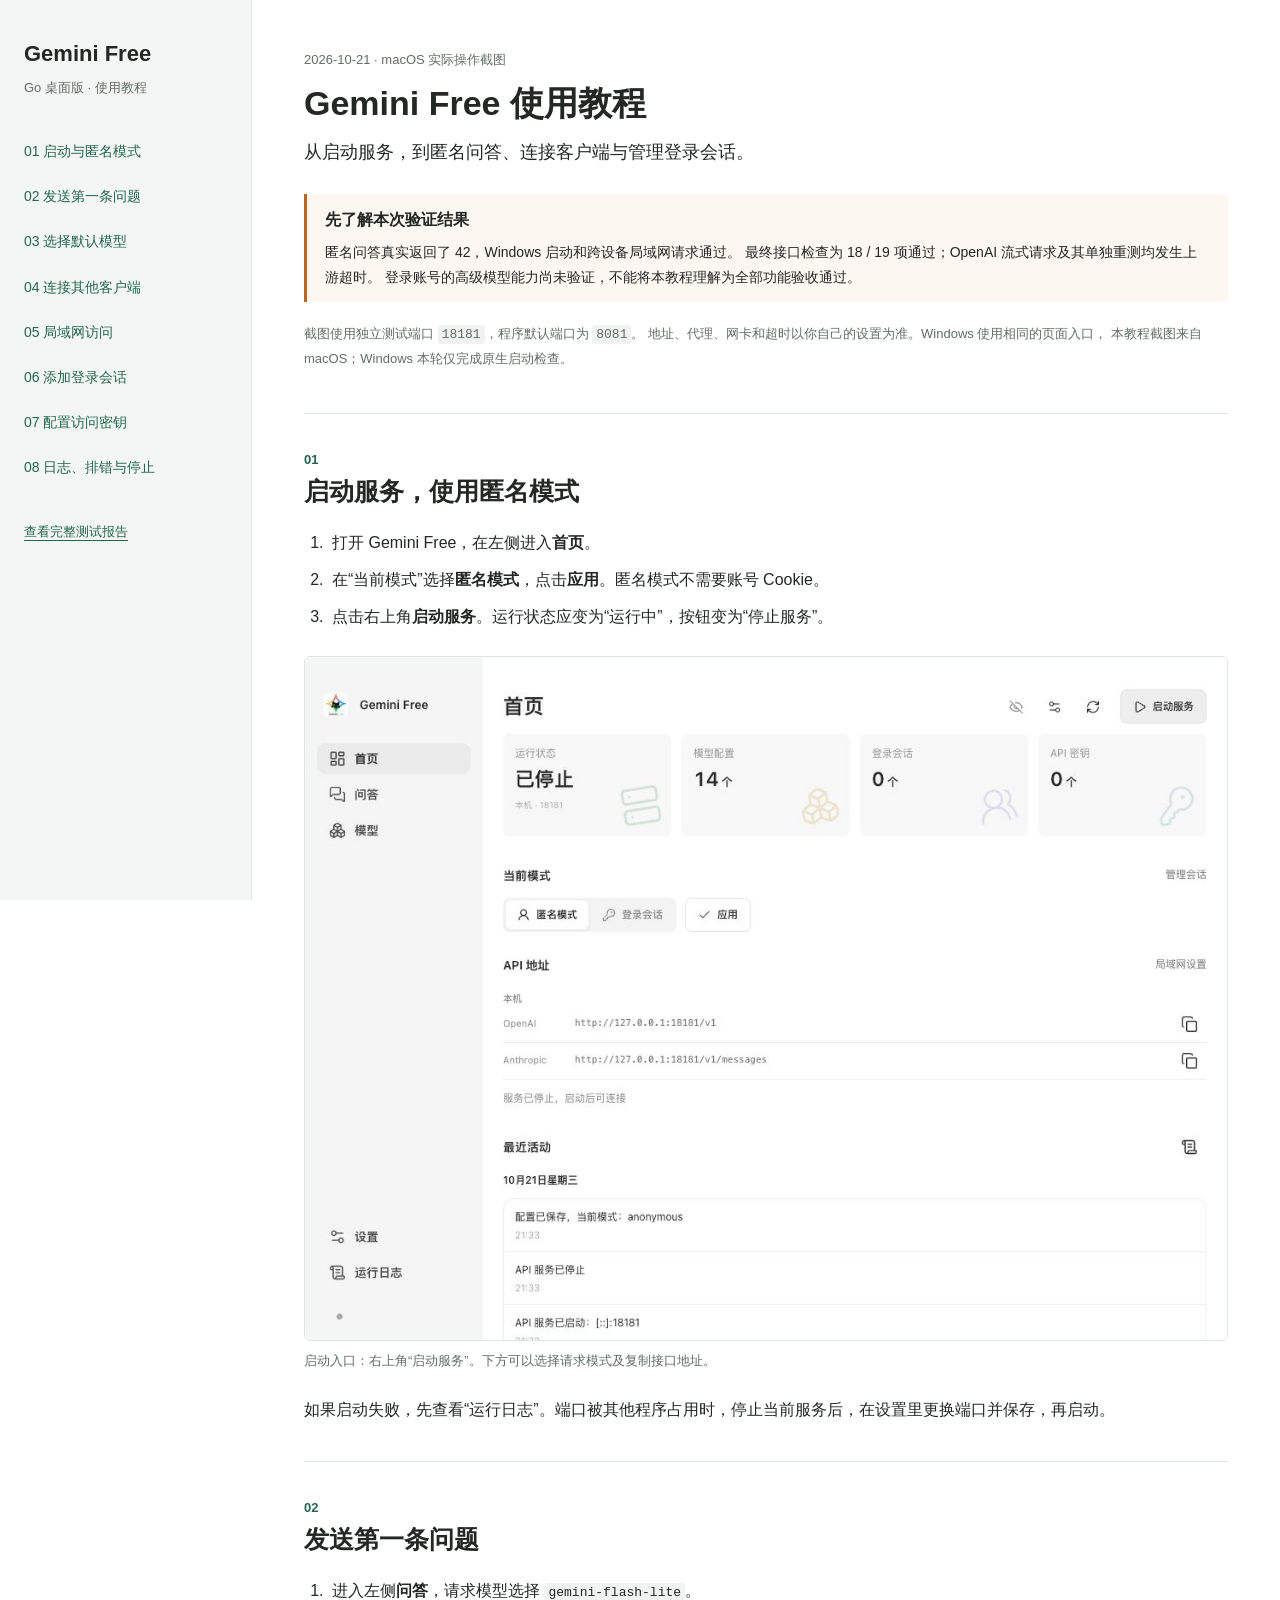
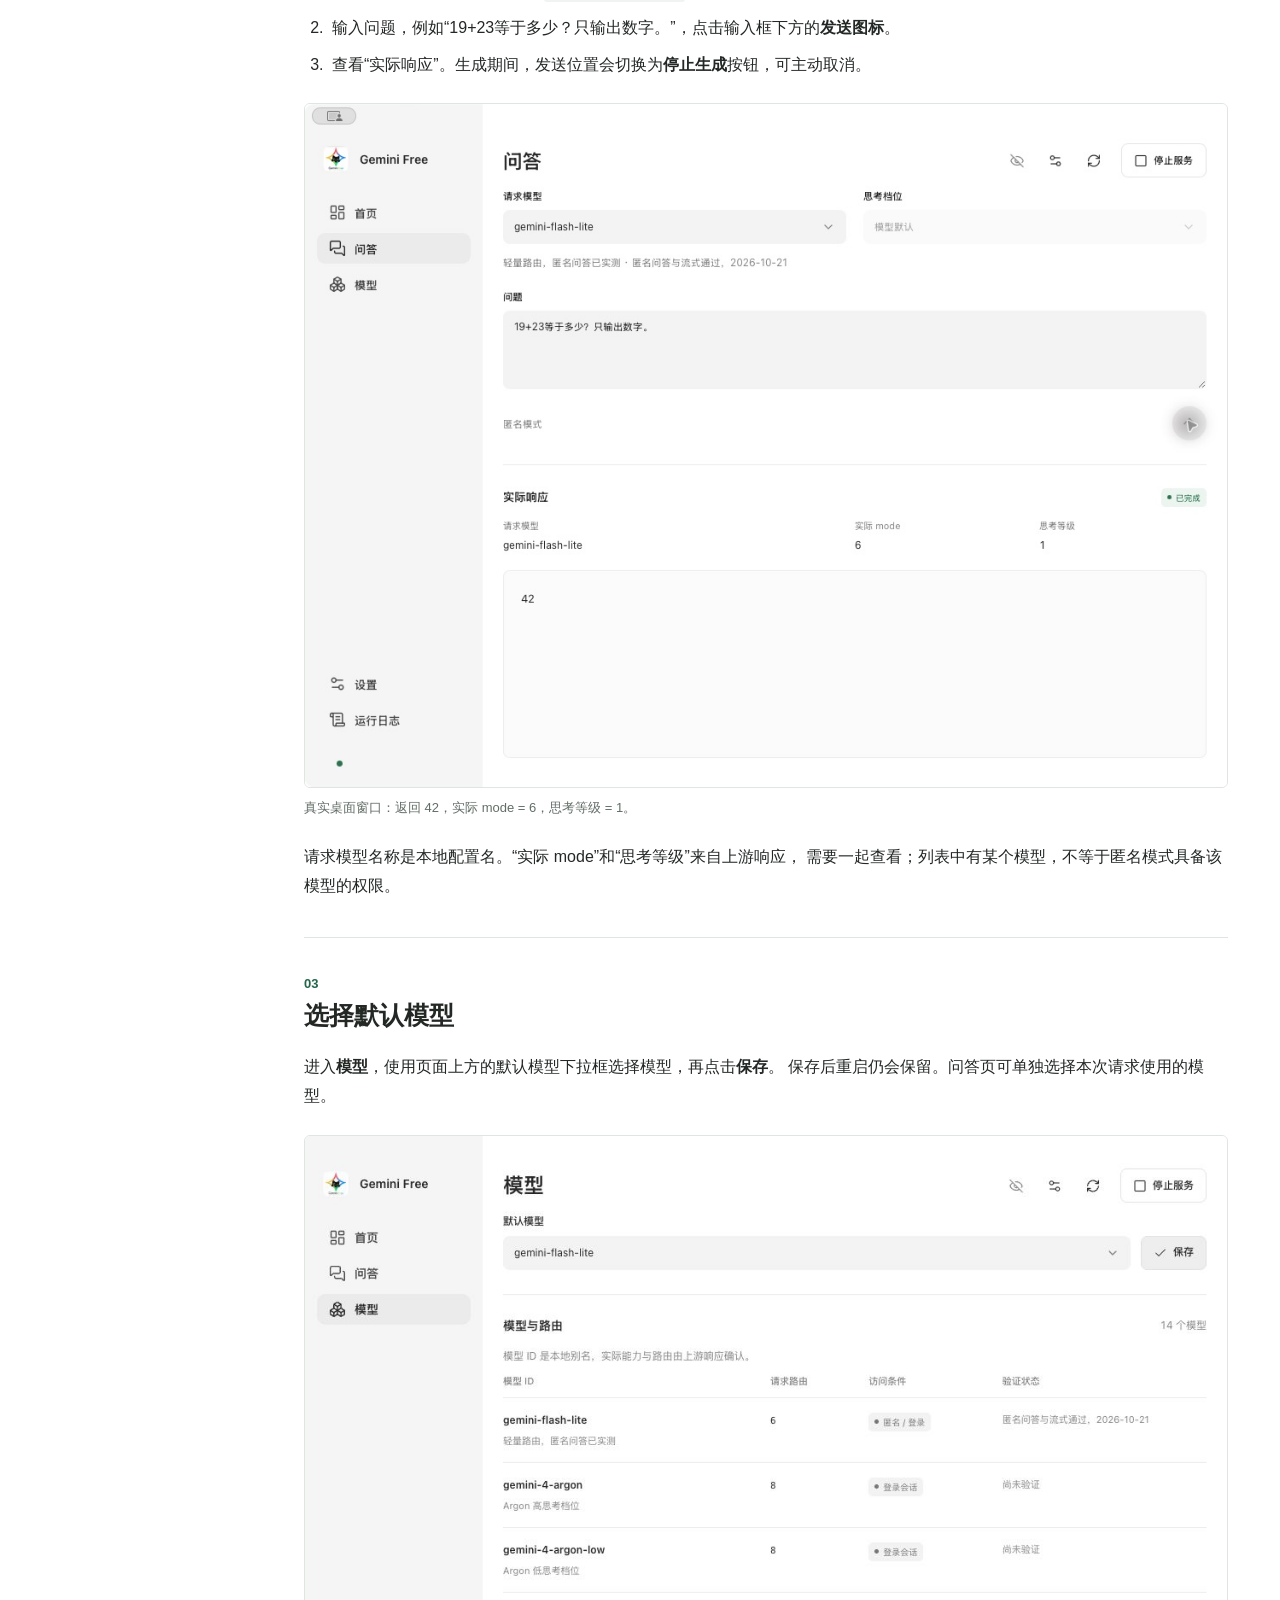
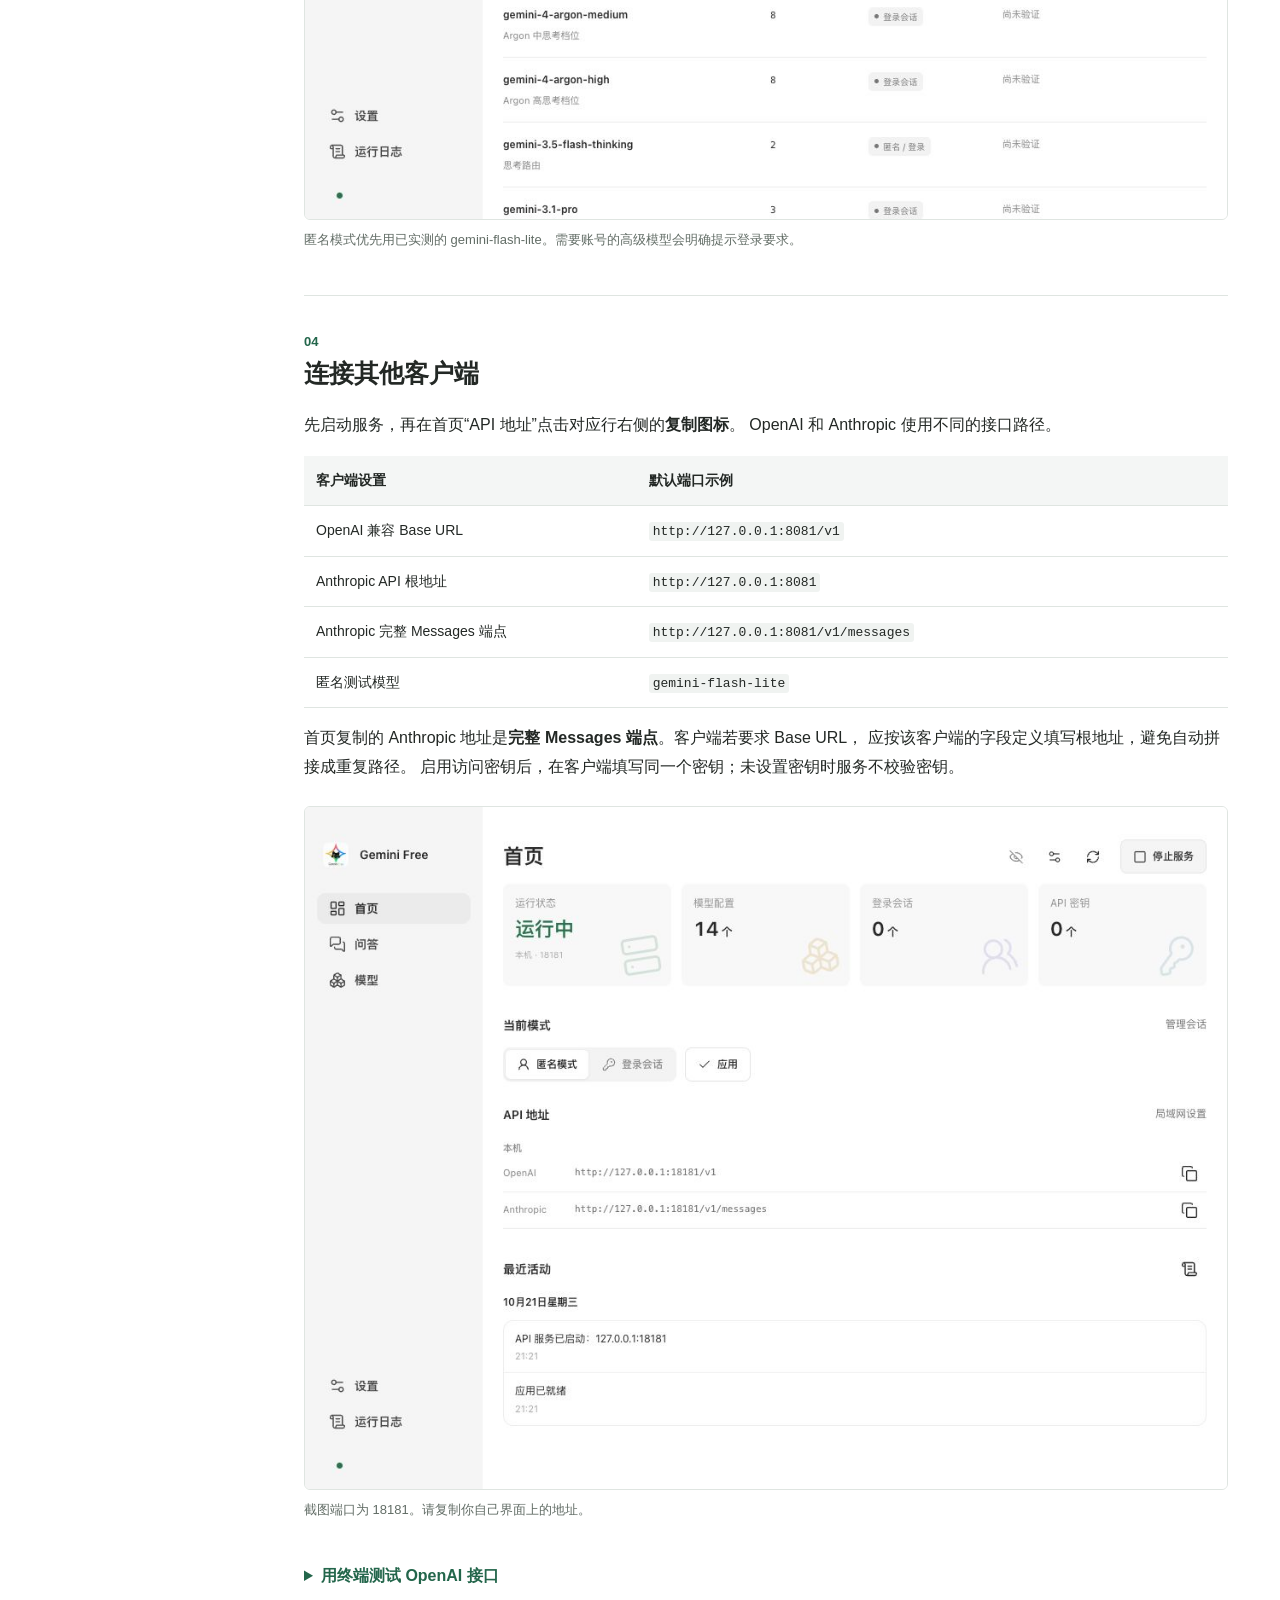
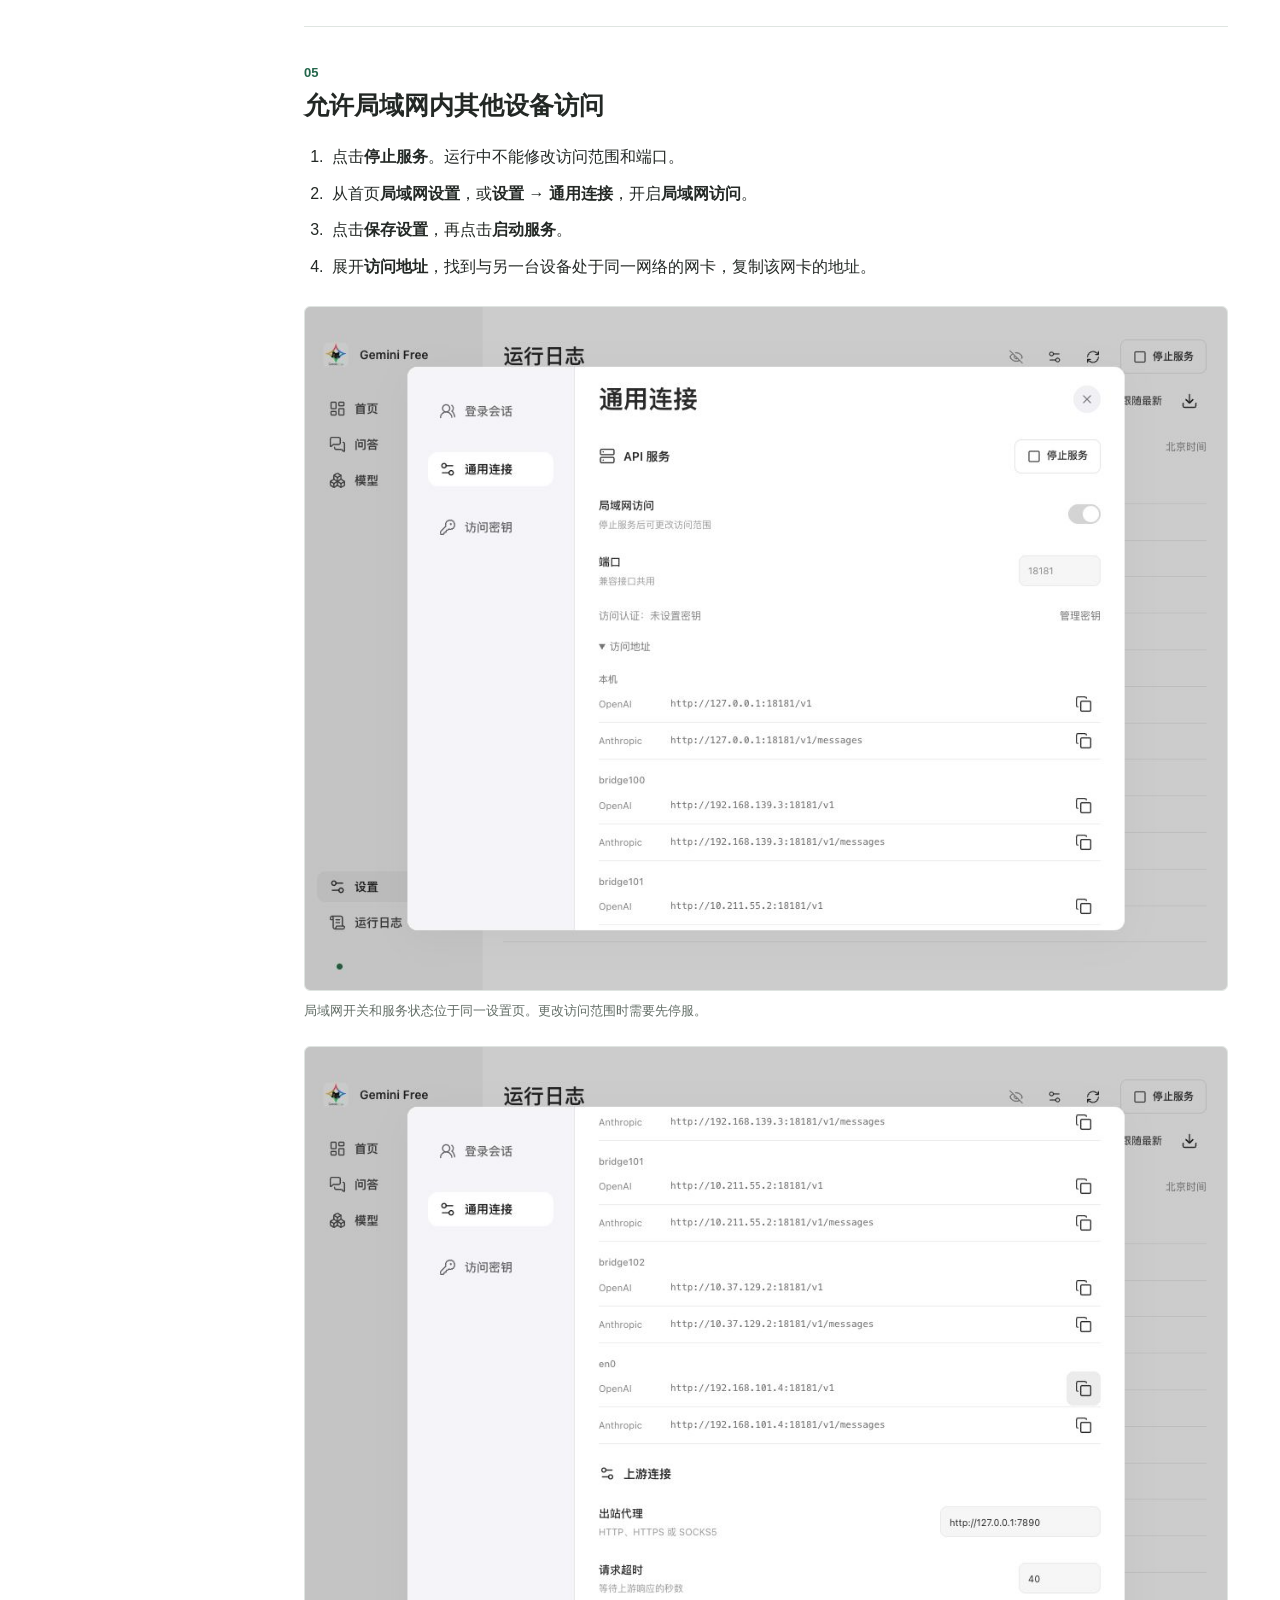
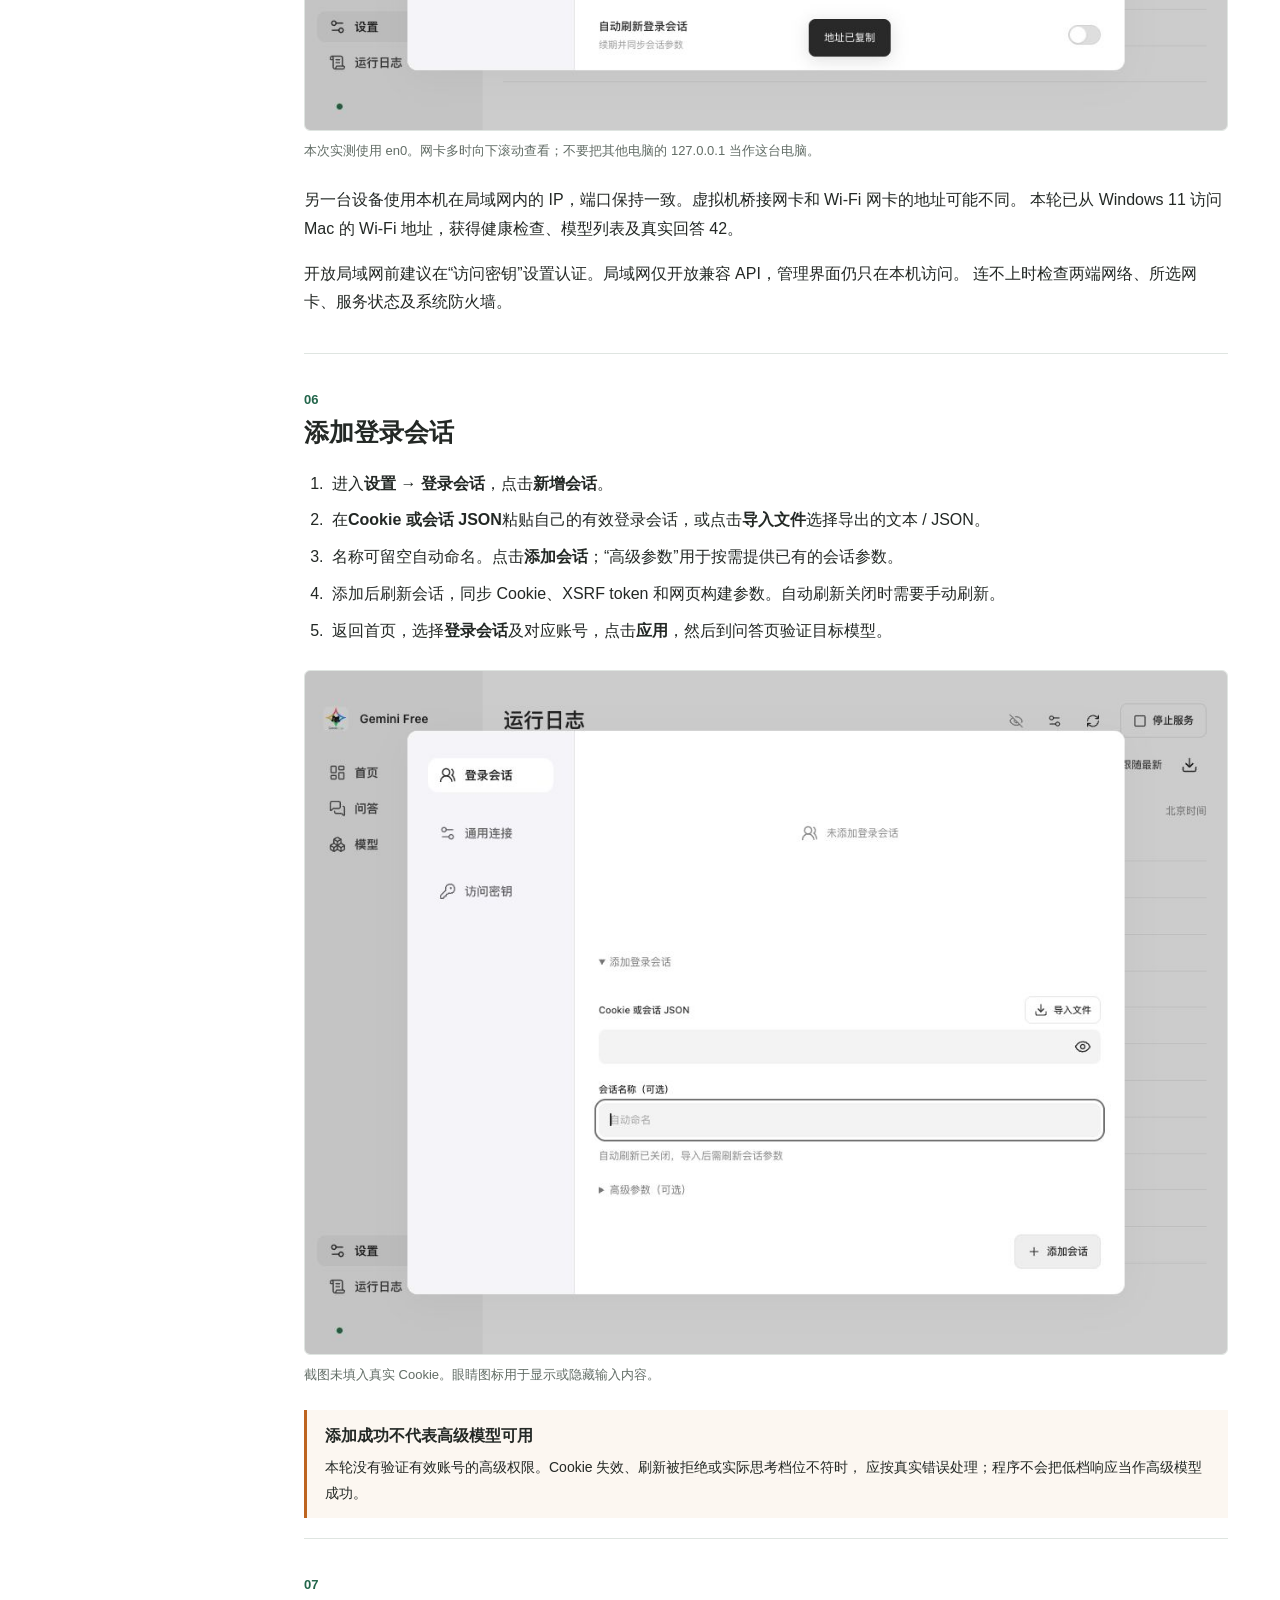
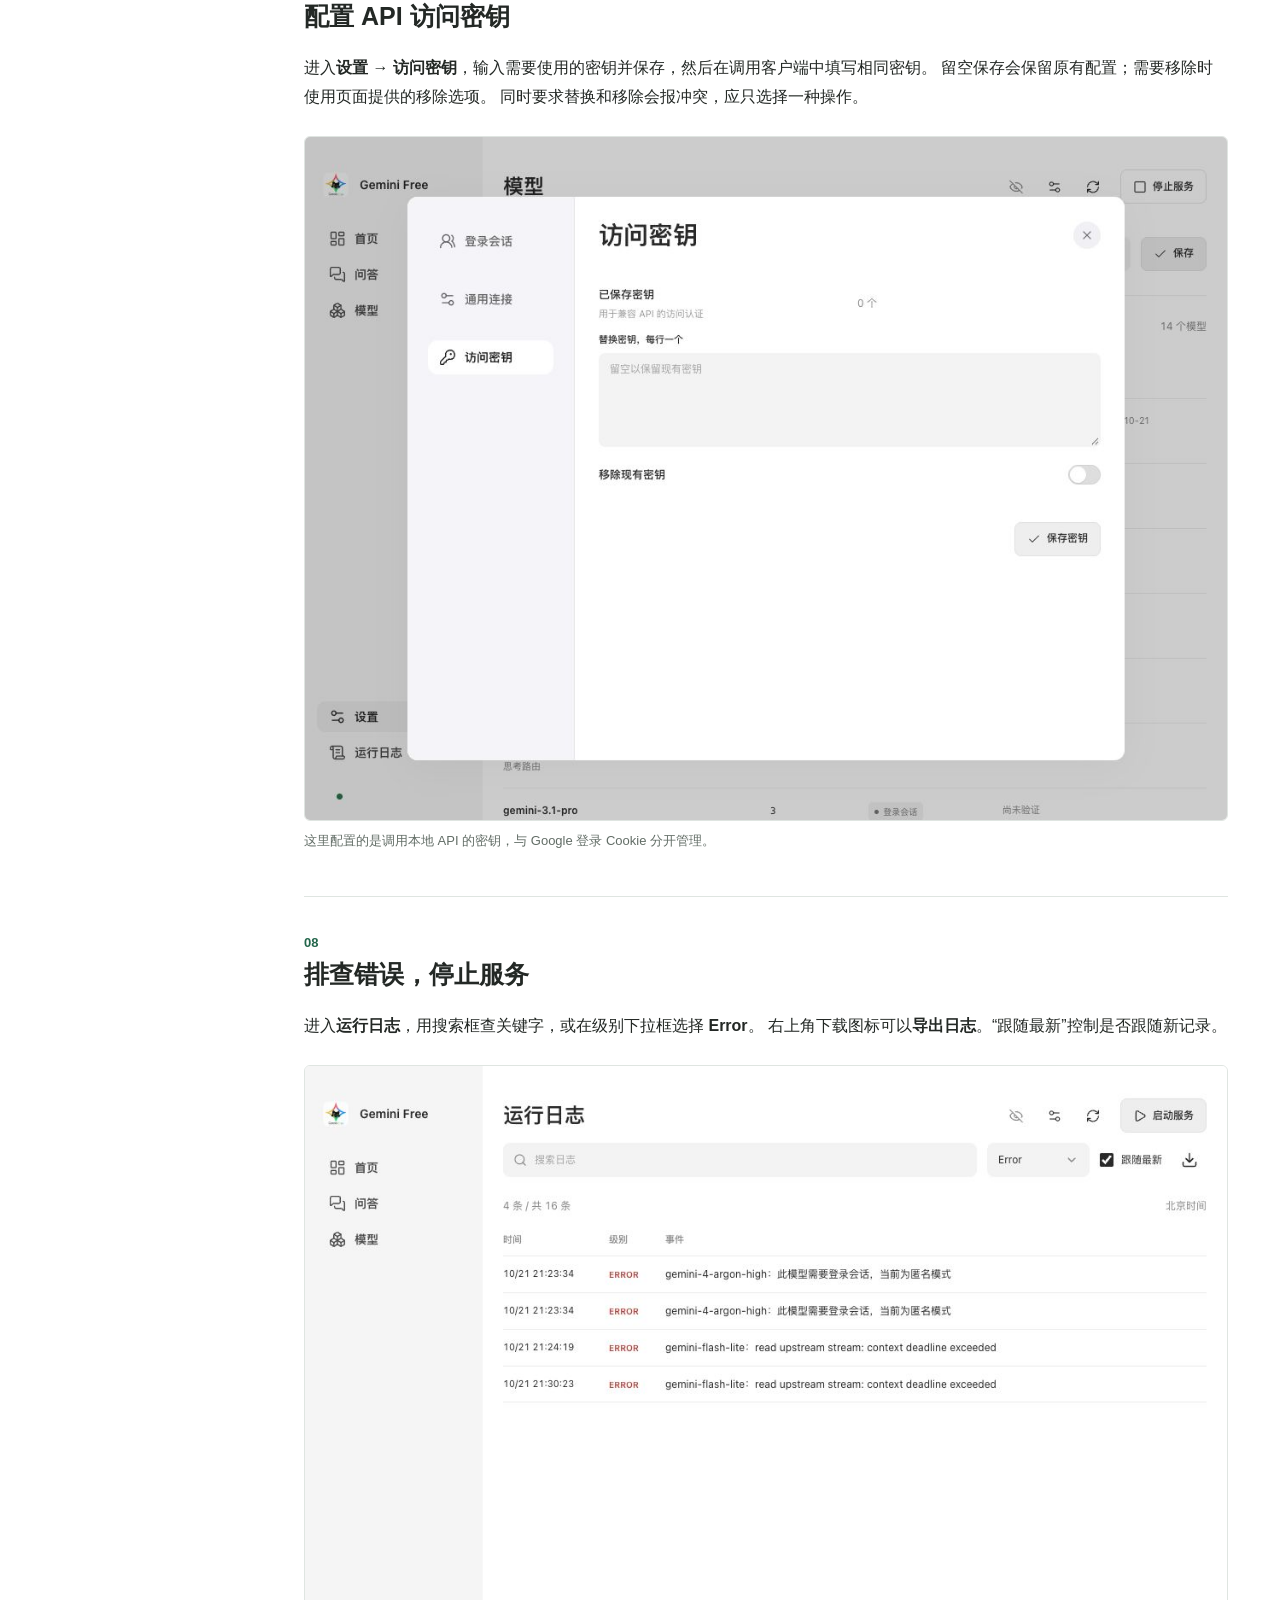
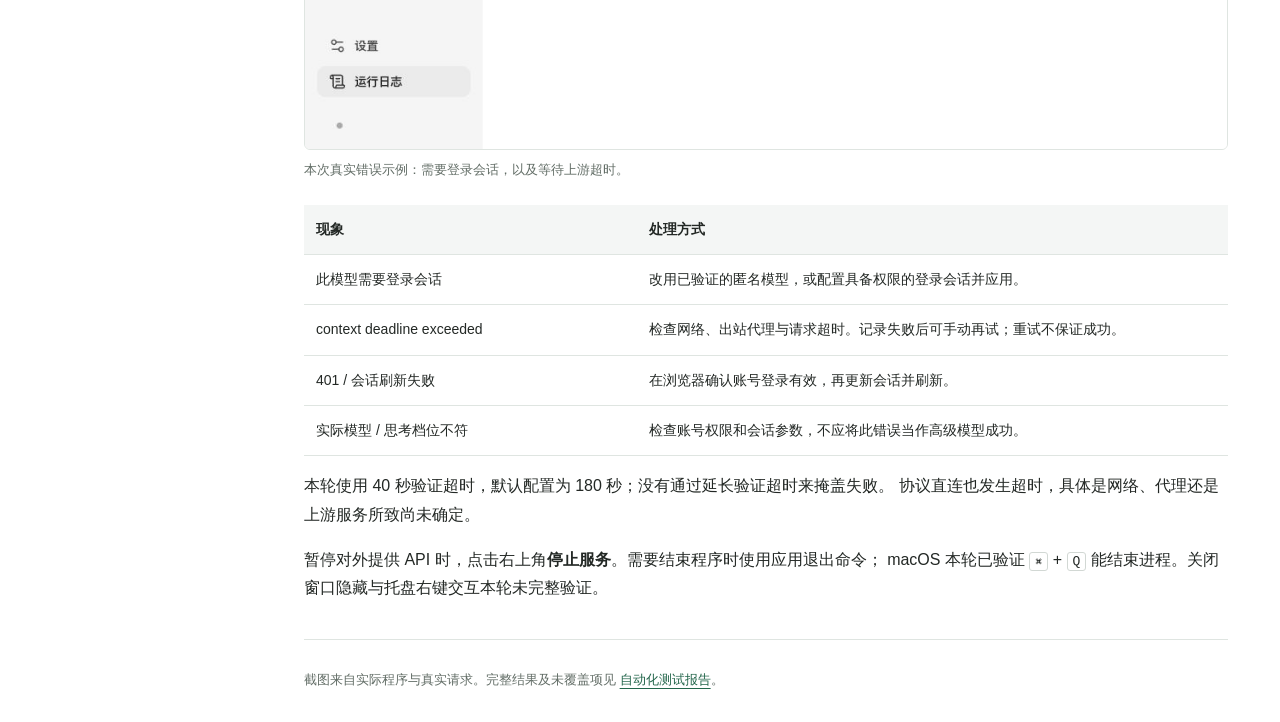
==== docs/tutorial/index.html @ e6f999a5 "feat: add Go desktop client for macOS and Windows Add MyGo GUI and tray controls, explicit anonymous" ====
<!doctype html>
<html lang="zh-CN">
<head>
  <meta charset="utf-8">
  <meta name="viewport" content="width=device-width, initial-scale=1">
  <title>Gemini Free · 图文使用教程</title>
  <link rel="stylesheet" href="styles.css">
</head>
<body>
  <aside class="contents">
    <a class="brand" href="#intro">Gemini Free</a>
    <p class="edition">Go 桌面版 · 使用教程</p>
    <nav aria-label="教程目录">
      <a href="#start">01 启动与匿名模式</a>
      <a href="#question">02 发送第一条问题</a>
      <a href="#models">03 选择默认模型</a>
      <a href="#clients">04 连接其他客户端</a>
      <a href="#lan">05 局域网访问</a>
      <a href="#accounts">06 添加登录会话</a>
      <a href="#keys">07 配置访问密钥</a>
      <a href="#logs">08 日志、排错与停止</a>
    </nav>
    <a class="report-link" href="../../artifacts/automation-20261021/REPORT.md">查看完整测试报告</a>
  </aside>
  <main>
    <header id="intro">
      <p class="eyebrow">2026-10-21 · macOS 实际操作截图</p>
      <h1>Gemini Free 使用教程</h1>
      <p class="lead">从启动服务，到匿名问答、连接客户端与管理登录会话。</p>
      <div class="notice">
        <strong>先了解本次验证结果</strong>
        <p>匿名问答真实返回了 42，Windows 启动和跨设备局域网请求通过。
          最终接口检查为 18 / 19 项通过；OpenAI 流式请求及其单独重测均发生上游超时。
          登录账号的高级模型能力尚未验证，不能将本教程理解为全部功能验收通过。</p>
      </div>
      <p class="caption">截图使用独立测试端口 <code>18181</code>，程序默认端口为 <code>8081</code>。
        地址、代理、网卡和超时以你自己的设置为准。Windows 使用相同的页面入口，
        本教程截图来自 macOS；Windows 本轮仅完成原生启动检查。</p>
    </header>

    <section id="start">
      <p class="step">01</p><h2>启动服务，使用匿名模式</h2>
      <ol>
        <li>打开 Gemini Free，在左侧进入<strong>首页</strong>。</li>
        <li>在“当前模式”选择<strong>匿名模式</strong>，点击<strong>应用</strong>。匿名模式不需要账号 Cookie。</li>
        <li>点击右上角<strong>启动服务</strong>。运行状态应变为“运行中”，按钮变为“停止服务”。</li>
      </ol>
      <figure><a href="../../artifacts/automation-20261021/00-home-stopped.jpg"><img src="../../artifacts/automation-20261021/00-home-stopped.jpg" alt="首页停止状态，右上角显示启动服务按钮" width="1080" height="800"></a>
        <figcaption>启动入口：右上角“启动服务”。下方可以选择请求模式及复制接口地址。</figcaption></figure>
      <p>如果启动失败，先查看“运行日志”。端口被其他程序占用时，停止当前服务后，在设置里更换端口并保存，再启动。</p>
    </section>

    <section id="question">
      <p class="step">02</p><h2>发送第一条问题</h2>
      <ol>
        <li>进入左侧<strong>问答</strong>，请求模型选择 <code>gemini-flash-lite</code>。</li>
        <li>输入问题，例如“19+23等于多少？只输出数字。”，点击输入框下方的<strong>发送图标</strong>。</li>
        <li>查看“实际响应”。生成期间，发送位置会切换为<strong>停止生成</strong>按钮，可主动取消。</li>
      </ol>
      <figure><a href="../../artifacts/automation-20261021/03-question-native.jpg"><img src="../../artifacts/automation-20261021/03-question-native.jpg" alt="macOS 原生程序实际问答返回42，实际mode为6，思考等级为1" width="1080" height="800" loading="lazy"></a>
        <figcaption>真实桌面窗口：返回 42，实际 mode = 6，思考等级 = 1。</figcaption></figure>
      <p>请求模型名称是本地配置名。“实际 mode”和“思考等级”来自上游响应，
        需要一起查看；列表中有某个模型，不等于匿名模式具备该模型的权限。</p>
    </section>

    <section id="models">
      <p class="step">03</p><h2>选择默认模型</h2>
      <p>进入<strong>模型</strong>，使用页面上方的默认模型下拉框选择模型，再点击<strong>保存</strong>。
        保存后重启仍会保留。问答页可单独选择本次请求使用的模型。</p>
      <figure><a href="../../artifacts/automation-20261021/02-models.jpg"><img src="../../artifacts/automation-20261021/02-models.jpg" alt="模型页的默认模型选择、保存按钮和模型权限列表" width="1080" height="800" loading="lazy"></a>
        <figcaption>匿名模式优先用已实测的 gemini-flash-lite。需要账号的高级模型会明确提示登录要求。</figcaption></figure>
    </section>

    <section id="clients">
      <p class="step">04</p><h2>连接其他客户端</h2>
      <p>先启动服务，再在首页“API 地址”点击对应行右侧的<strong>复制图标</strong>。
        OpenAI 和 Anthropic 使用不同的接口路径。</p>
      <div class="table-scroll"><table>
        <thead><tr><th>客户端设置</th><th>默认端口示例</th></tr></thead>
        <tbody>
          <tr><td>OpenAI 兼容 Base URL</td><td><code>http://127.0.0.1:8081/v1</code></td></tr>
          <tr><td>Anthropic API 根地址</td><td><code>http://127.0.0.1:8081</code></td></tr>
          <tr><td>Anthropic 完整 Messages 端点</td><td><code>http://127.0.0.1:8081/v1/messages</code></td></tr>
          <tr><td>匿名测试模型</td><td><code>gemini-flash-lite</code></td></tr>
        </tbody>
      </table></div>
      <p>首页复制的 Anthropic 地址是<strong>完整 Messages 端点</strong>。客户端若要求 Base URL，
        应按该客户端的字段定义填写根地址，避免自动拼接成重复路径。
        启用访问密钥后，在客户端填写同一个密钥；未设置密钥时服务不校验密钥。</p>
      <figure><a href="../../artifacts/automation-20261021/01-home-running.jpg"><img src="../../artifacts/automation-20261021/01-home-running.jpg" alt="服务运行中的首页，显示OpenAI与Anthropic接口地址及复制按钮" width="1080" height="800" loading="lazy"></a>
        <figcaption>截图端口为 18181。请复制你自己界面上的地址。</figcaption></figure>
      <details><summary>用终端测试 OpenAI 接口</summary>
        <pre><code>curl http://127.0.0.1:8081/v1/chat/completions \
  -H 'Content-Type: application/json' \
  -d '{"model":"gemini-flash-lite","messages":[{"role":"user","content":"你好"}]}'</code></pre>
        <p>若已设置密钥，再加请求头 <code>Authorization: Bearer 你的密钥</code>。</p>
      </details>
    </section>

    <section id="lan">
      <p class="step">05</p><h2>允许局域网内其他设备访问</h2>
      <ol>
        <li>点击<strong>停止服务</strong>。运行中不能修改访问范围和端口。</li>
        <li>从首页<strong>局域网设置</strong>，或<strong>设置 → 通用连接</strong>，开启<strong>局域网访问</strong>。</li>
        <li>点击<strong>保存设置</strong>，再点击<strong>启动服务</strong>。</li>
        <li>展开<strong>访问地址</strong>，找到与另一台设备处于同一网络的网卡，复制该网卡的地址。</li>
      </ol>
      <figure><a href="../../artifacts/automation-20261021/04-lan-settings.jpg"><img src="../../artifacts/automation-20261021/04-lan-settings.jpg" alt="通用连接中局域网开关已开启，服务运行中" width="1080" height="800" loading="lazy"></a>
        <figcaption>局域网开关和服务状态位于同一设置页。更改访问范围时需要先停服。</figcaption></figure>
      <figure><a href="../../artifacts/automation-20261021/04-lan-addresses.jpg"><img src="../../artifacts/automation-20261021/04-lan-addresses.jpg" alt="展开访问地址后显示网卡en0的局域网接口与复制按钮" width="1080" height="800" loading="lazy"></a>
        <figcaption>本次实测使用 en0。网卡多时向下滚动查看；不要把其他电脑的 127.0.0.1 当作这台电脑。</figcaption></figure>
      <p>另一台设备使用本机在局域网内的 IP，端口保持一致。虚拟机桥接网卡和 Wi-Fi 网卡的地址可能不同。
        本轮已从 Windows 11 访问 Mac 的 Wi-Fi 地址，获得健康检查、模型列表及真实回答 42。</p>
      <p>开放局域网前建议在“访问密钥”设置认证。局域网仅开放兼容 API，管理界面仍只在本机访问。
        连不上时检查两端网络、所选网卡、服务状态及系统防火墙。</p>
    </section>

    <section id="accounts">
      <p class="step">06</p><h2>添加登录会话</h2>
      <ol>
        <li>进入<strong>设置 → 登录会话</strong>，点击<strong>新增会话</strong>。</li>
        <li>在<strong>Cookie 或会话 JSON</strong>粘贴自己的有效登录会话，或点击<strong>导入文件</strong>选择导出的文本 / JSON。</li>
        <li>名称可留空自动命名。点击<strong>添加会话</strong>；“高级参数”用于按需提供已有的会话参数。</li>
        <li>添加后刷新会话，同步 Cookie、XSRF token 和网页构建参数。自动刷新关闭时需要手动刷新。</li>
        <li>返回首页，选择<strong>登录会话</strong>及对应账号，点击<strong>应用</strong>，然后到问答页验证目标模型。</li>
      </ol>
      <figure><a href="../../artifacts/automation-20261021/05-account-form.jpg"><img src="../../artifacts/automation-20261021/05-account-form.jpg" alt="空白登录会话表单，包含Cookie、导入文件、可选名称、高级参数与添加会话" width="1080" height="800" loading="lazy"></a>
        <figcaption>截图未填入真实 Cookie。眼睛图标用于显示或隐藏输入内容。</figcaption></figure>
      <div class="notice"><strong>添加成功不代表高级模型可用</strong>
        <p>本轮没有验证有效账号的高级权限。Cookie 失效、刷新被拒绝或实际思考档位不符时，
          应按真实错误处理；程序不会把低档响应当作高级模型成功。</p></div>
    </section>

    <section id="keys">
      <p class="step">07</p><h2>配置 API 访问密钥</h2>
      <p>进入<strong>设置 → 访问密钥</strong>，输入需要使用的密钥并保存，然后在调用客户端中填写相同密钥。
        留空保存会保留原有配置；需要移除时使用页面提供的移除选项。
        同时要求替换和移除会报冲突，应只选择一种操作。</p>
      <figure><a href="../../artifacts/automation-20261021/06-access-keys.jpg"><img src="../../artifacts/automation-20261021/06-access-keys.jpg" alt="访问密钥设置页，显示替换输入与移除选项" width="1080" height="800" loading="lazy"></a>
        <figcaption>这里配置的是调用本地 API 的密钥，与 Google 登录 Cookie 分开管理。</figcaption></figure>
    </section>

    <section id="logs">
      <p class="step">08</p><h2>排查错误，停止服务</h2>
      <p>进入<strong>运行日志</strong>，用搜索框查关键字，或在级别下拉框选择 <strong>Error</strong>。
        右上角下载图标可以<strong>导出日志</strong>。“跟随最新”控制是否跟随新记录。</p>
      <figure><a href="../../artifacts/automation-20261021/07-logs-errors.jpg"><img src="../../artifacts/automation-20261021/07-logs-errors.jpg" alt="真实Error日志，包含匿名高级模型登录要求及上游超时" width="1080" height="800" loading="lazy"></a>
        <figcaption>本次真实错误示例：需要登录会话，以及等待上游超时。</figcaption></figure>
      <div class="table-scroll"><table>
        <thead><tr><th>现象</th><th>处理方式</th></tr></thead>
        <tbody>
          <tr><td>此模型需要登录会话</td><td>改用已验证的匿名模型，或配置具备权限的登录会话并应用。</td></tr>
          <tr><td>context deadline exceeded</td><td>检查网络、出站代理与请求超时。记录失败后可手动再试；重试不保证成功。</td></tr>
          <tr><td>401 / 会话刷新失败</td><td>在浏览器确认账号登录有效，再更新会话并刷新。</td></tr>
          <tr><td>实际模型 / 思考档位不符</td><td>检查账号权限和会话参数，不应将此错误当作高级模型成功。</td></tr>
        </tbody>
      </table></div>
      <p>本轮使用 40 秒验证超时，默认配置为 180 秒；没有通过延长验证超时来掩盖失败。
        协议直连也发生超时，具体是网络、代理还是上游服务所致尚未确定。</p>
      <p>暂停对外提供 API 时，点击右上角<strong>停止服务</strong>。需要结束程序时使用应用退出命令；
        macOS 本轮已验证 <kbd>⌘</kbd> + <kbd>Q</kbd> 能结束进程。关闭窗口隐藏与托盘右键交互本轮未完整验证。</p>
    </section>
    <footer>截图来自实际程序与真实请求。完整结果及未覆盖项见
      <a href="../../artifacts/automation-20261021/REPORT.md">自动化测试报告</a>。</footer>
  </main>
</body>
</html>
---- docs/tutorial/styles.css ----
:root {
  color-scheme: light;
  font-family: -apple-system, BlinkMacSystemFont, "Segoe UI", "PingFang SC", sans-serif;
  color: #232825;
  background: #fff;
  font-size: 16px;
  line-height: 1.8;
  letter-spacing: 0;
  --green: #23664b;
  --line: #dfe5e1;
  --muted: #626d66;
}
* { box-sizing: border-box; }
html { scroll-behavior: smooth; scroll-padding-top: 24px; }
body { margin: 0; }
a { color: var(--green); text-underline-offset: 4px; }
a:focus-visible, summary:focus-visible { outline: 2px solid var(--green); outline-offset: 4px; }
.contents {
  position: fixed;
  inset: 0 auto 0 0;
  width: 252px;
  padding: 34px 24px;
  background: #f4f6f5;
  border-right: 1px solid var(--line);
  overflow: auto;
}
.brand { color: #232825; font-size: 22px; font-weight: 700; text-decoration: none; }
.edition { margin: 2px 0 32px; color: var(--muted); font-size: 13px; }
nav { display: grid; gap: 4px; }
nav a { padding: 8px 0; font-size: 14px; text-decoration: none; }
nav a:hover { text-decoration: underline; }
.report-link { display: block; margin-top: 32px; font-size: 13px; }
main { max-width: 1240px; margin: 0 auto 0 252px; padding: 48px 52px 32px; min-width: 0; }
header { padding-bottom: 30px; border-bottom: 1px solid var(--line); }
.eyebrow { margin: 0; color: var(--muted); font-size: 13px; }
h1 { margin: 10px 0; font-size: 34px; line-height: 1.3; }
.lead { margin: 0 0 26px; font-size: 18px; }
.notice { border-left: 3px solid #bd641f; padding: 12px 18px; background: #fcf7f1; }
.notice p { margin: 5px 0 0; font-size: 14px; }
.caption { margin-top: 20px; font-size: 13px; color: var(--muted); }
section { padding: 34px 0 20px; border-bottom: 1px solid var(--line); }
.step { margin: 0 0 3px; color: var(--green); font-size: 13px; font-weight: 700; }
h2 { margin: 0 0 20px; font-size: 25px; line-height: 1.4; }
p { overflow-wrap: anywhere; }
ol { padding-left: 24px; }
li { padding-left: 4px; margin: 8px 0; }
figure { margin: 24px 0; }
figure a { display: block; }
img { display: block; width: 100%; height: auto; border: 1px solid var(--line); border-radius: 6px; }
figcaption { margin-top: 9px; font-size: 13px; line-height: 1.7; color: var(--muted); }
.table-scroll { width: 100%; overflow-x: auto; }
table { width: 100%; border-collapse: collapse; font-size: 14px; text-align: left; }
th, td { padding: 12px; border-bottom: 1px solid var(--line); vertical-align: top; }
th { background: #f4f6f5; font-weight: 600; }
td:first-child { width: 36%; }
code, pre { font-family: ui-monospace, "SFMono-Regular", Consolas, monospace; font-size: 13px; }
code { background: #f0f3f1; border-radius: 3px; padding: 2px 4px; overflow-wrap: anywhere; }
pre { padding: 18px; overflow-x: auto; background: #f0f3f1; line-height: 1.8; border-radius: 6px; }
pre code { padding: 0; overflow-wrap: normal; }
details { padding: 16px 0; }
summary { cursor: pointer; color: var(--green); font-weight: 600; }
kbd { border: 1px solid #d2d8d4; border-radius: 3px; padding: 1px 5px; font-size: 13px; }
footer { padding-top: 28px; color: var(--muted); font-size: 13px; }
@media (min-width: 1500px) { main { margin-right: auto; max-width: 1130px; } }
@media (max-width: 960px) {
  .contents { position: static; width: auto; padding: 22px 28px; border-right: 0; border-bottom: 1px solid var(--line); }
  .edition { margin-bottom: 12px; }
  nav { grid-template-columns: repeat(2, minmax(0, 1fr)); gap: 0 14px; }
  nav a { font-size: 13px; }
  .report-link { margin-top: 12px; }
  main { margin: 0; padding: 32px 28px; max-width: 960px; }
}
@media (max-width: 480px) {
  .contents { padding: 20px; }
  main { padding: 28px 20px; }
  h1 { font-size: 28px; }
  h2 { font-size: 22px; }
  .lead { font-size: 16px; }
  section { padding-top: 28px; }
  th, td { padding: 10px 7px; }
  .notice { padding: 10px 13px; }
}
@media (prefers-reduced-motion: reduce) { html { scroll-behavior: auto; } }
@media print {
  .contents { display: none; }
  main { margin: 0; max-width: none; padding: 0; }
  figure, tr, .notice { break-inside: avoid; }
  section { break-before: auto; }
  a { color: inherit; }
}
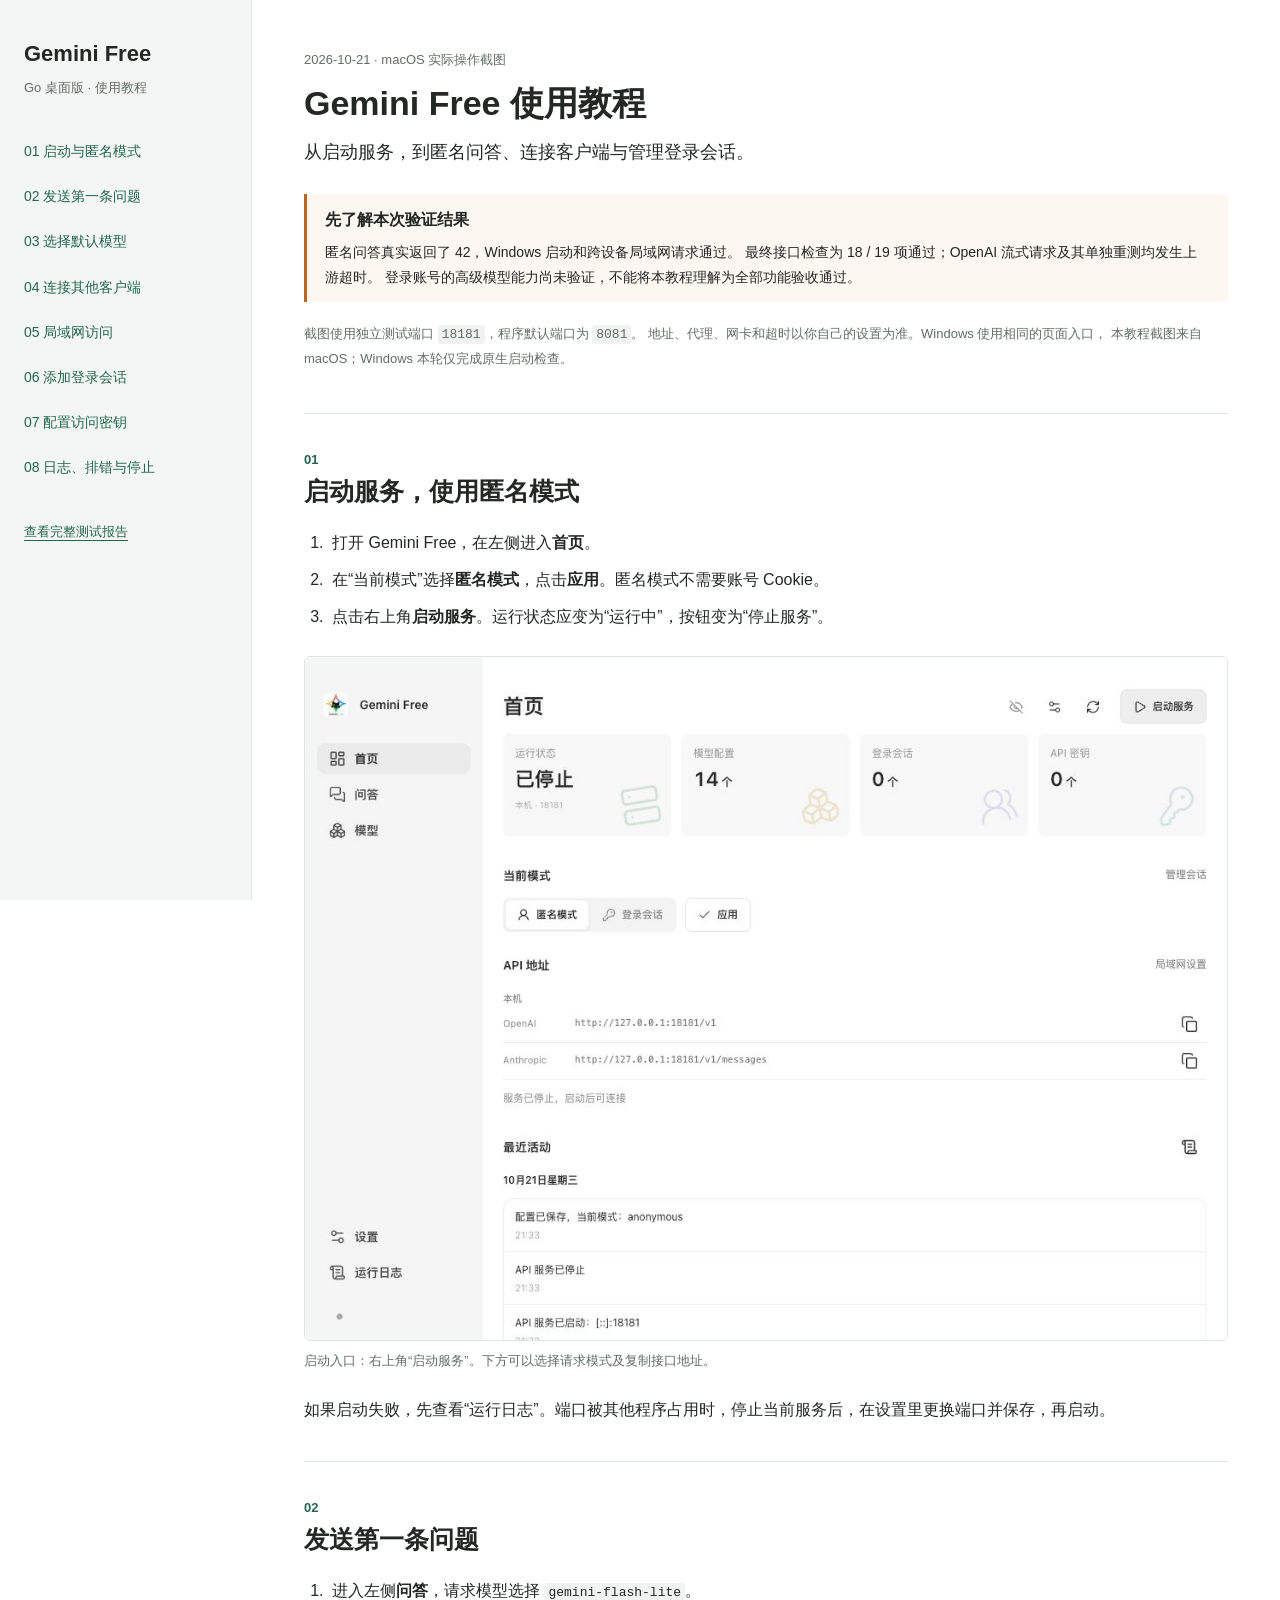
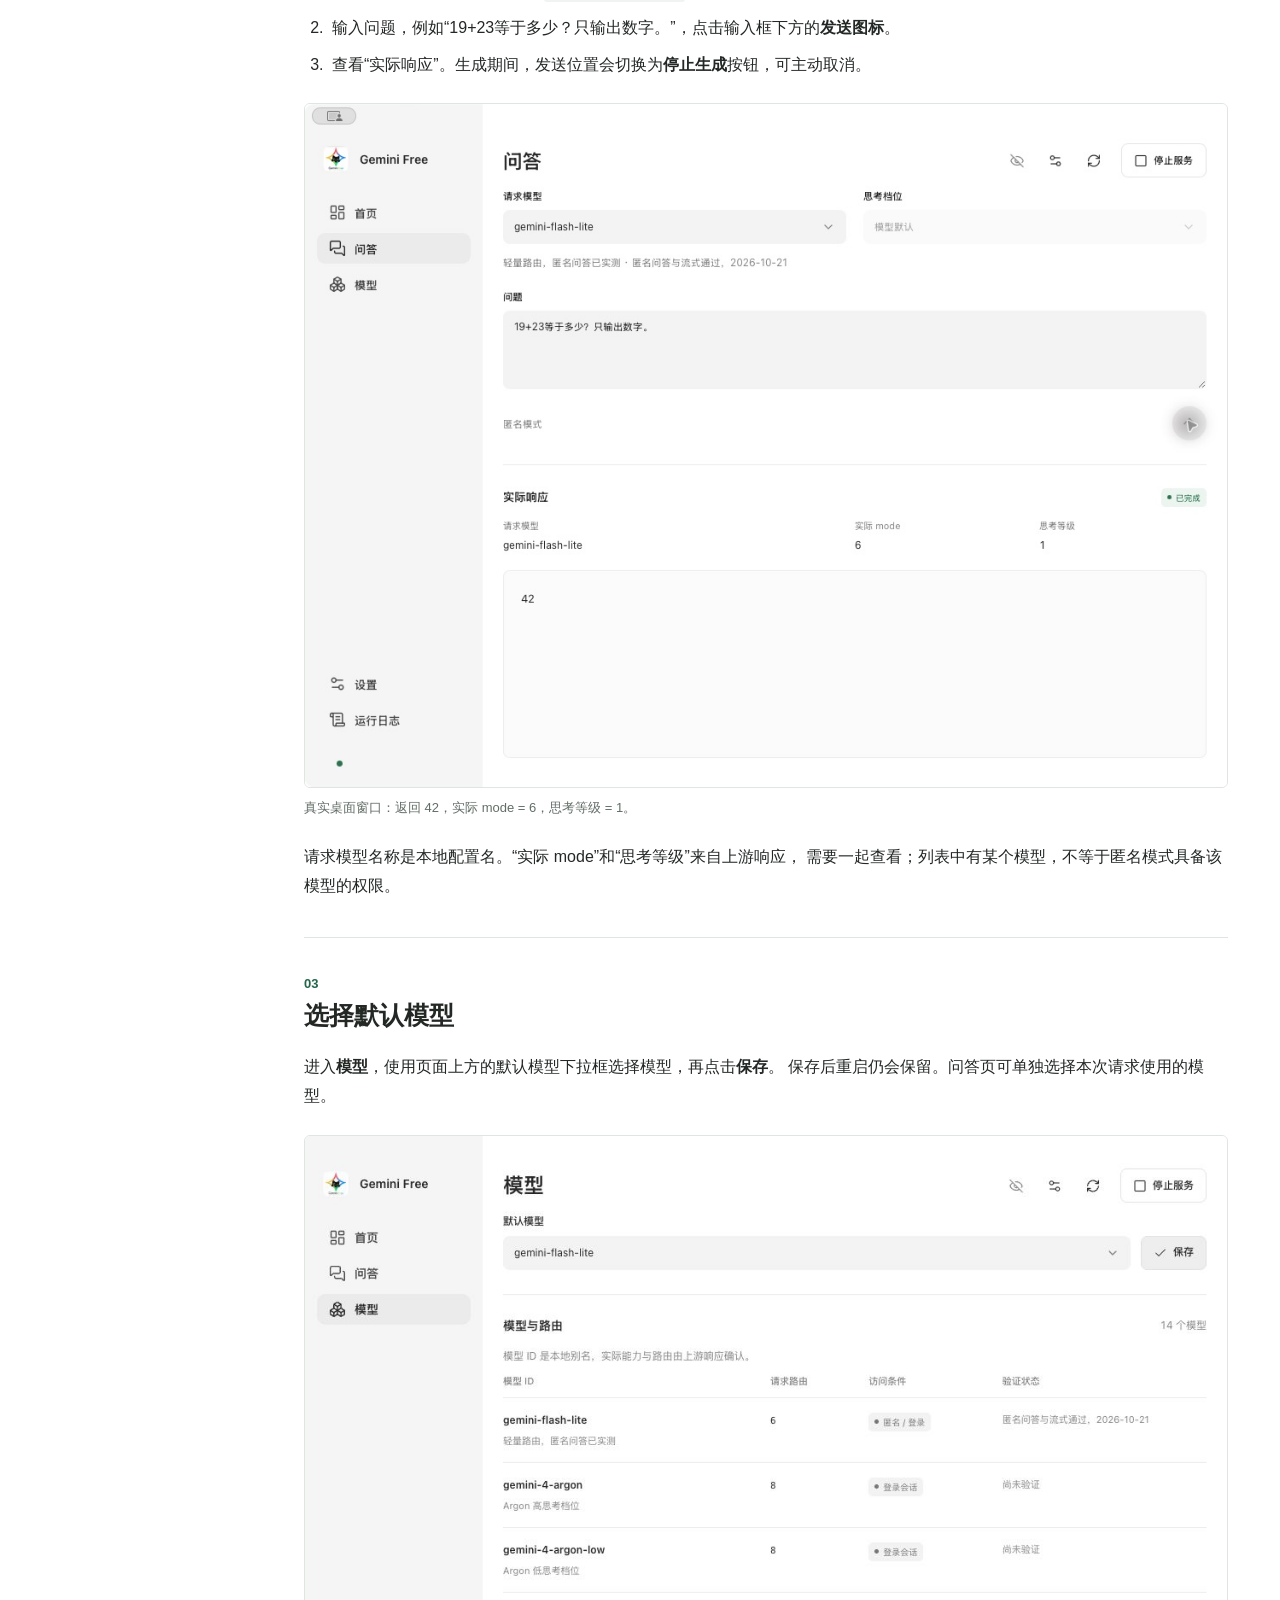
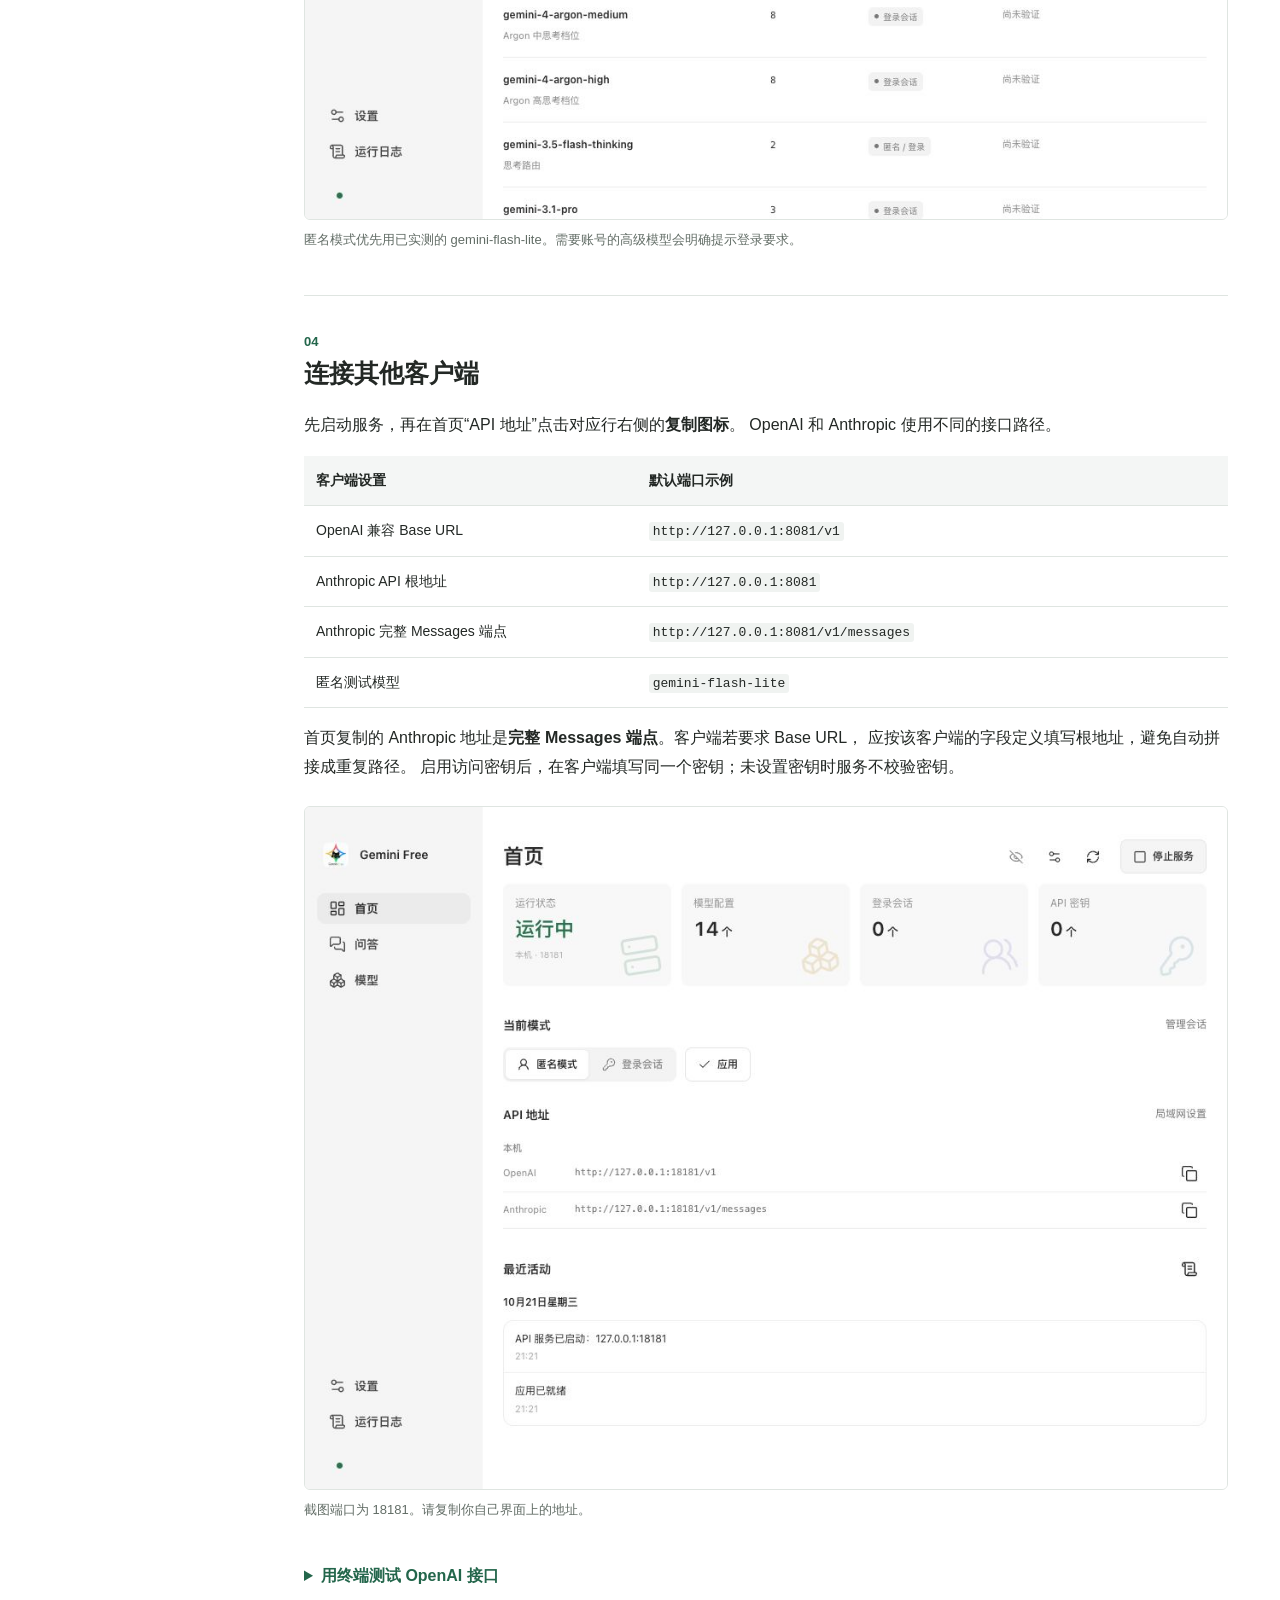
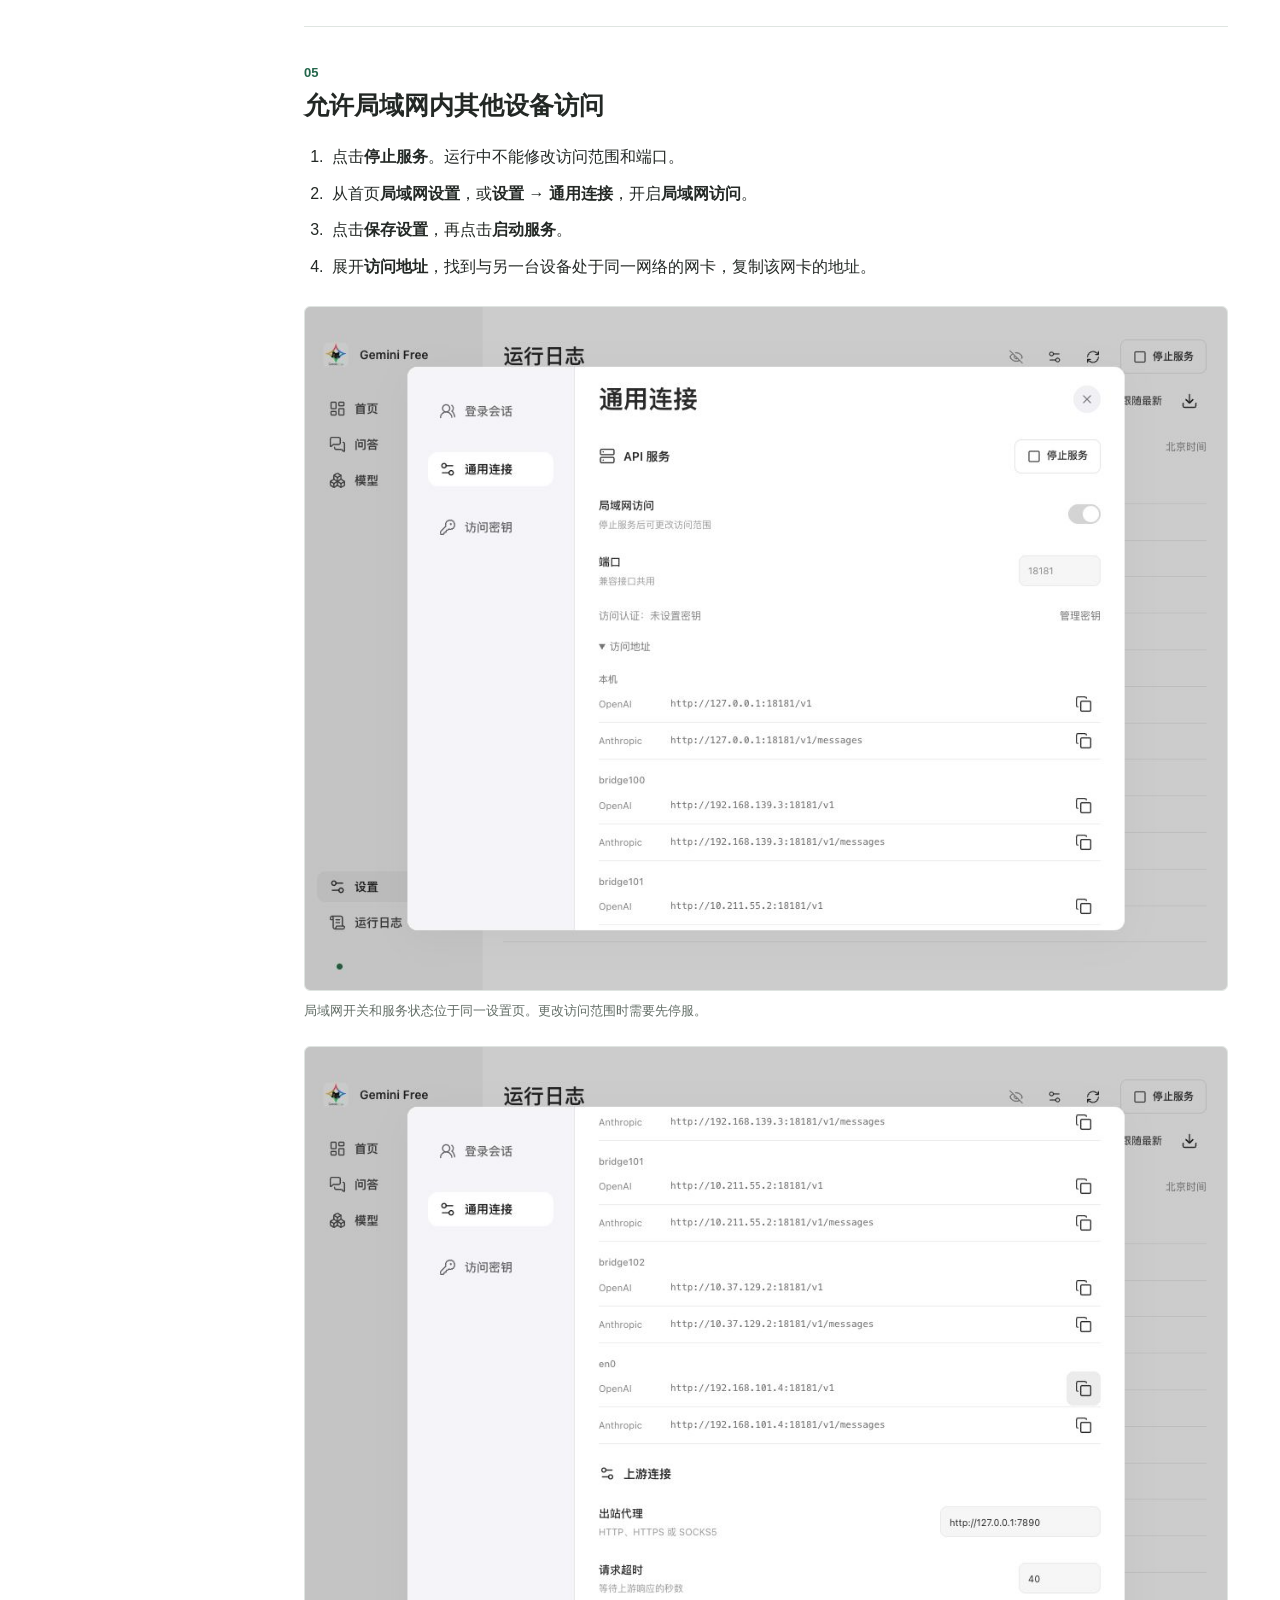
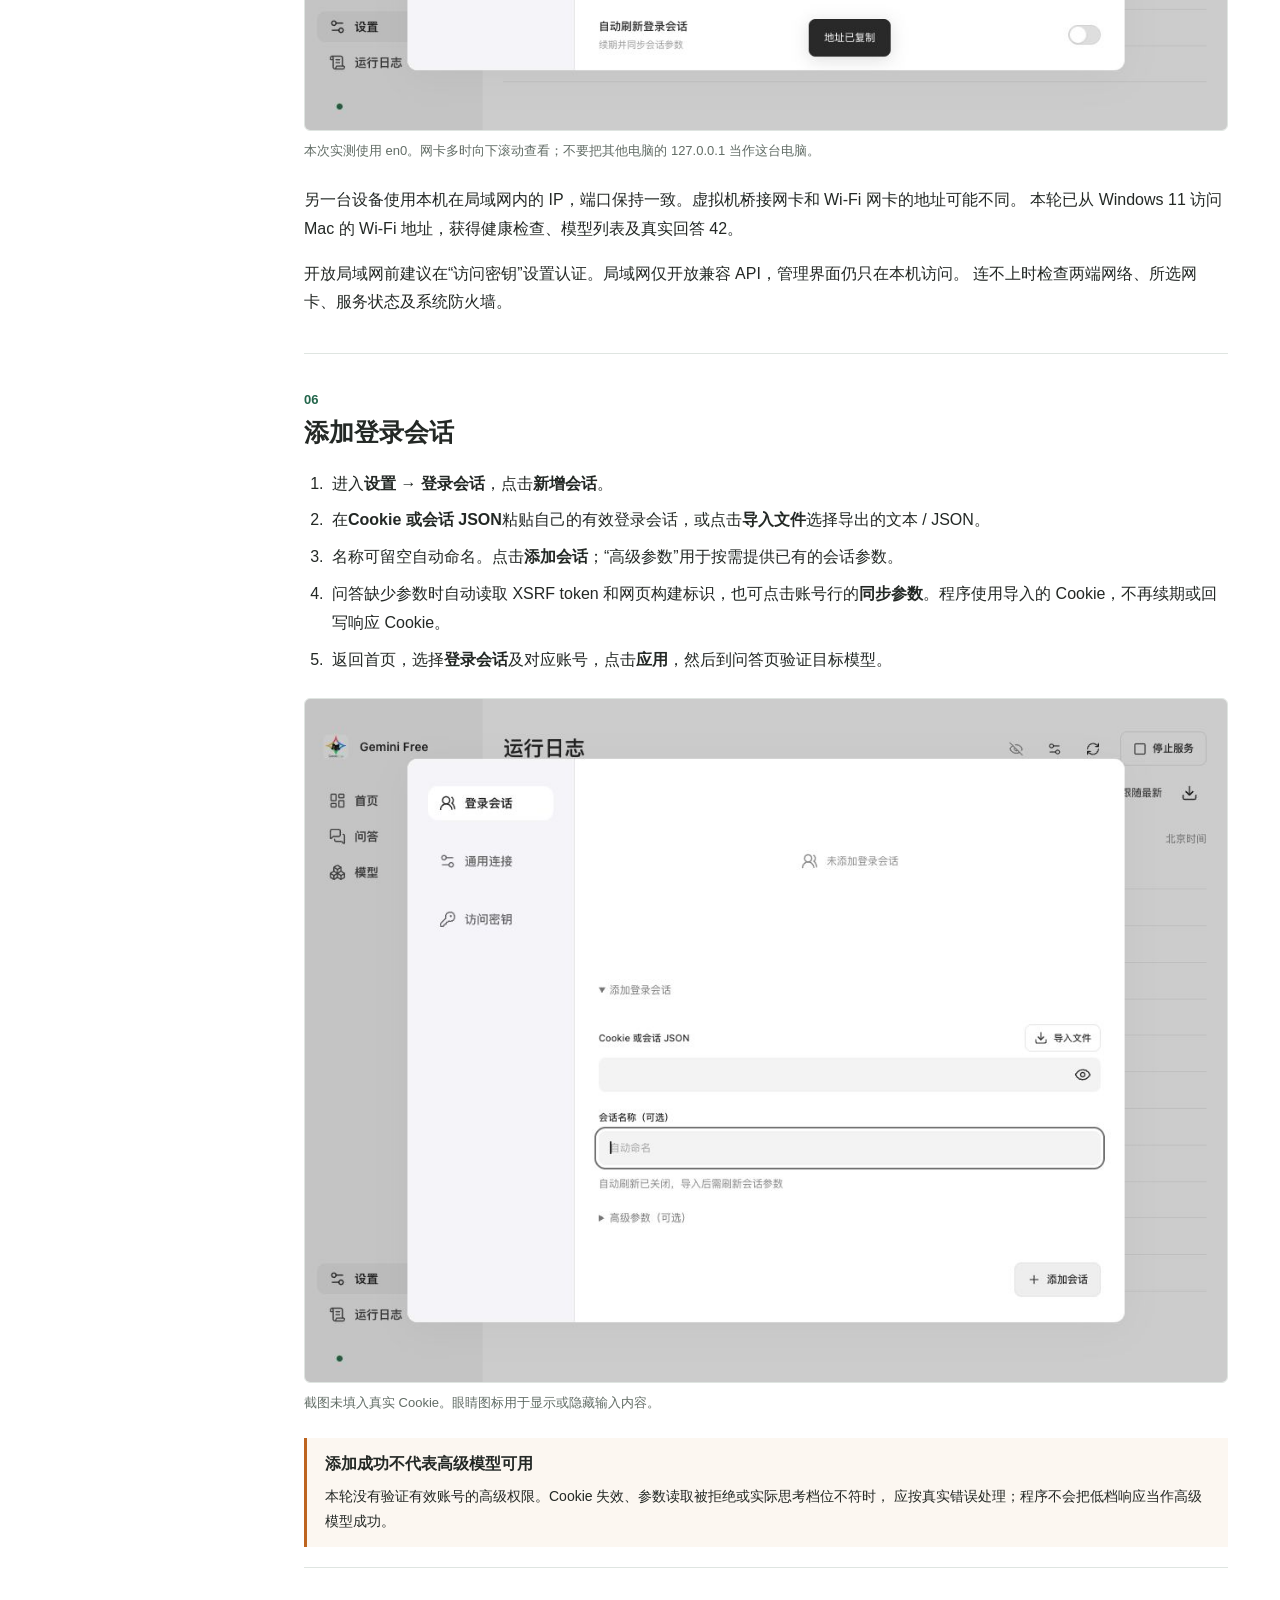
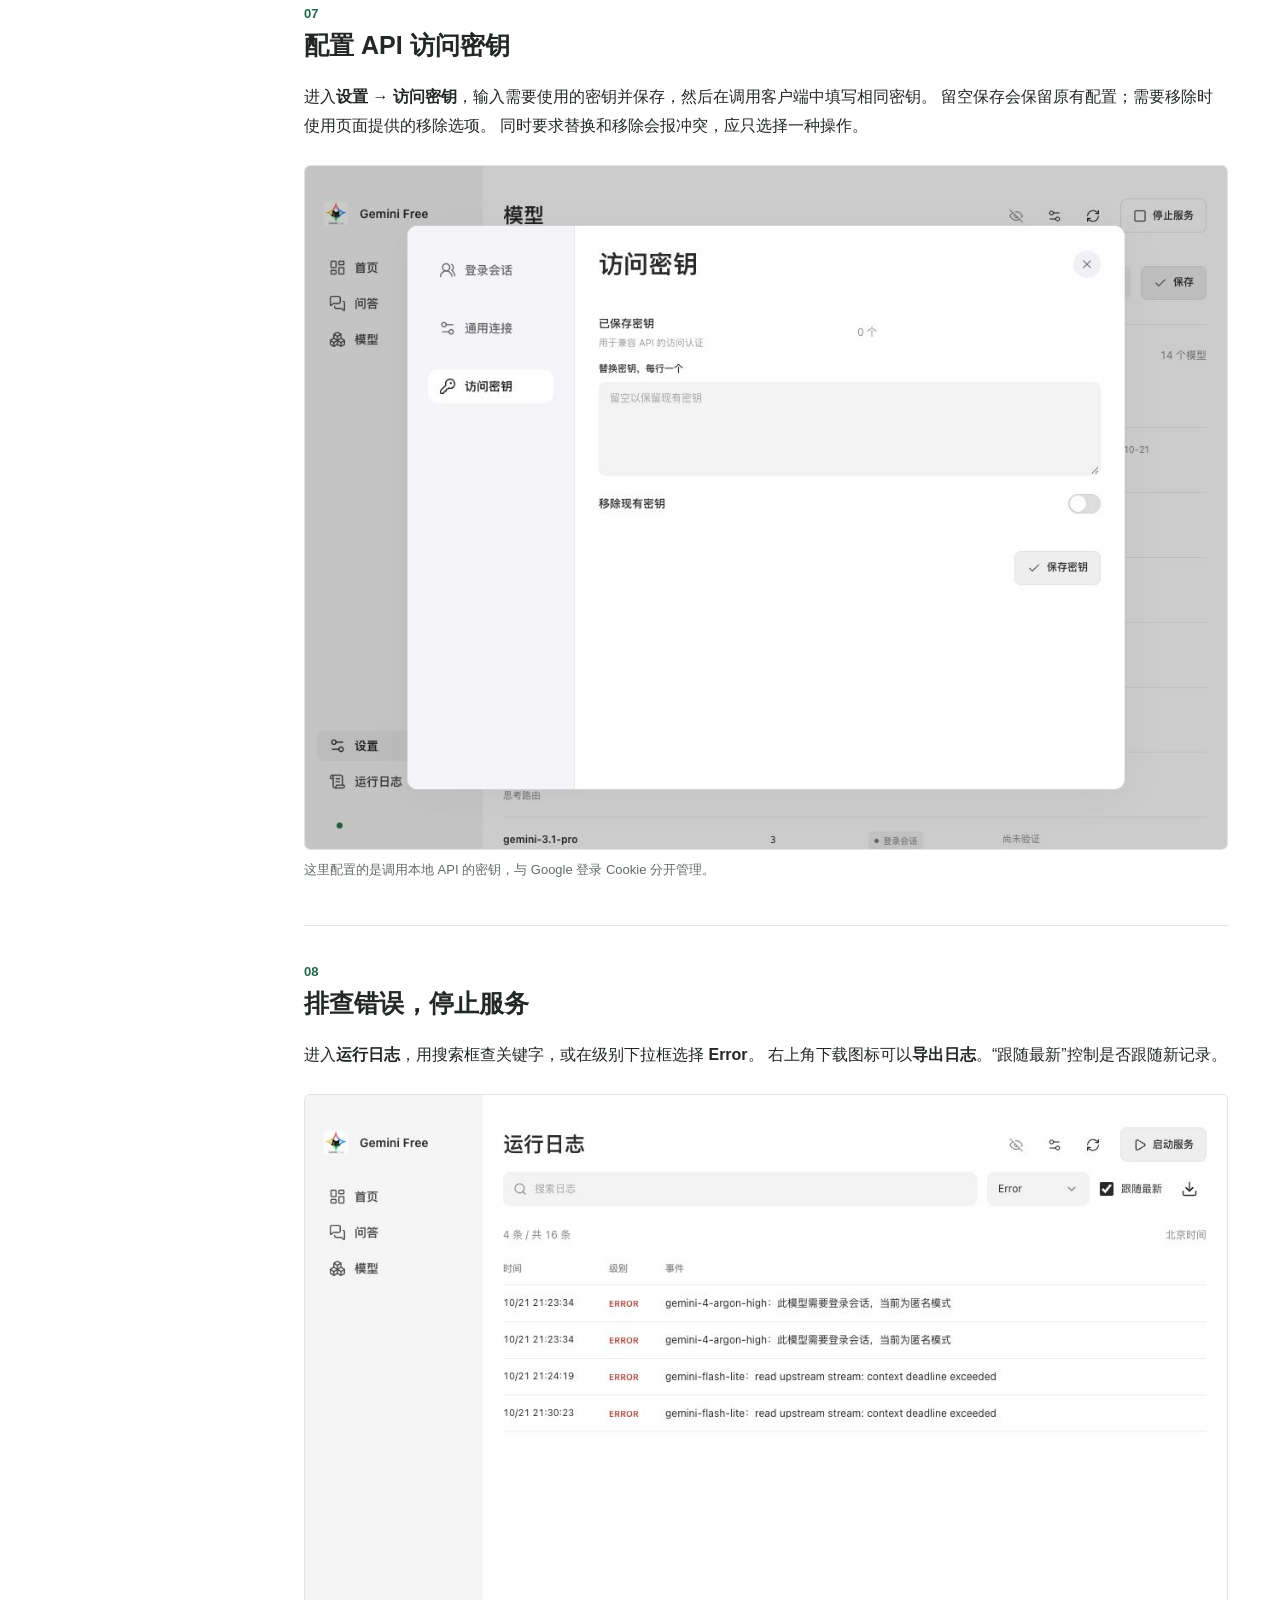
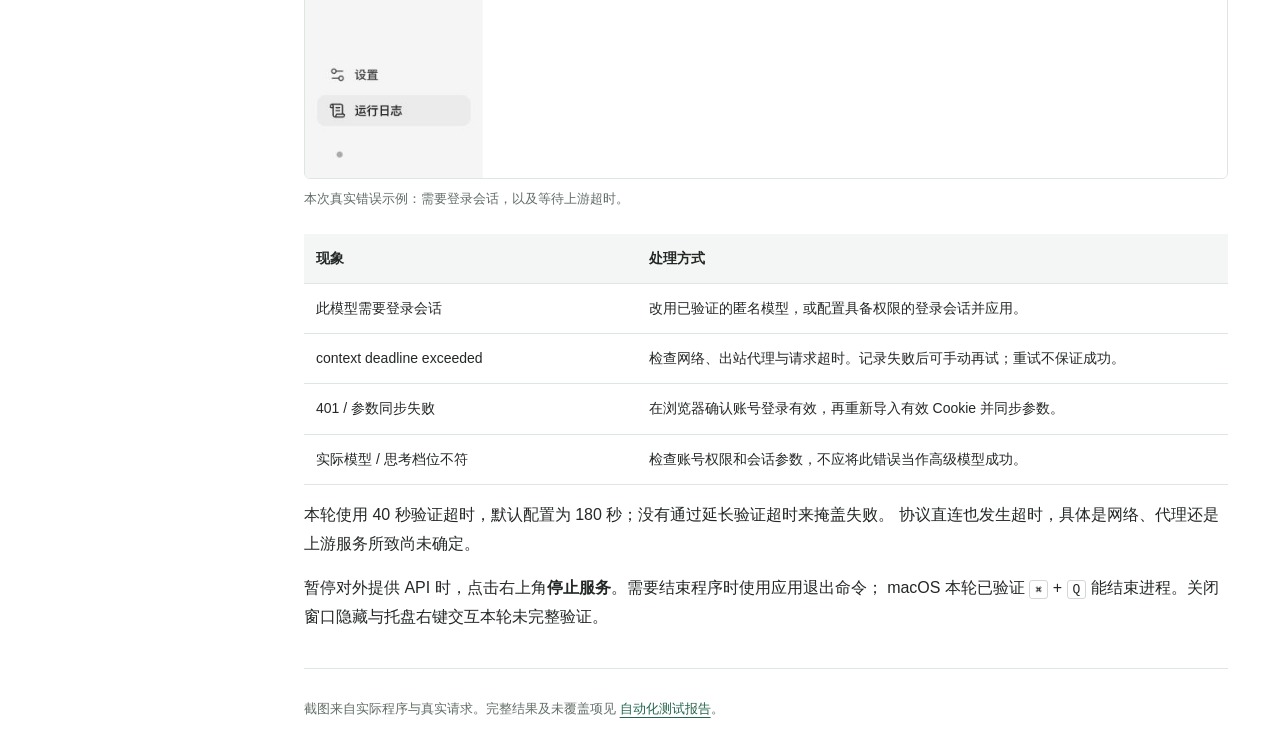
==== commit fd4c6834: "feat: release Gemini Free 2.0 for macOS and Windows" ====
--- a/docs/tutorial/index.html
+++ b/docs/tutorial/index.html
@@ -121,13 +121,13 @@
         <li>进入<strong>设置 → 登录会话</strong>，点击<strong>新增会话</strong>。</li>
         <li>在<strong>Cookie 或会话 JSON</strong>粘贴自己的有效登录会话，或点击<strong>导入文件</strong>选择导出的文本 / JSON。</li>
         <li>名称可留空自动命名。点击<strong>添加会话</strong>；“高级参数”用于按需提供已有的会话参数。</li>
-        <li>添加后刷新会话，同步 Cookie、XSRF token 和网页构建参数。自动刷新关闭时需要手动刷新。</li>
+        <li>问答缺少参数时自动读取 XSRF token 和网页构建标识，也可点击账号行的<strong>同步参数</strong>。程序使用导入的 Cookie，不再续期或回写响应 Cookie。</li>
         <li>返回首页，选择<strong>登录会话</strong>及对应账号，点击<strong>应用</strong>，然后到问答页验证目标模型。</li>
       </ol>
       <figure><a href="../../artifacts/automation-20261021/05-account-form.jpg"><img src="../../artifacts/automation-20261021/05-account-form.jpg" alt="空白登录会话表单，包含Cookie、导入文件、可选名称、高级参数与添加会话" width="1080" height="800" loading="lazy"></a>
         <figcaption>截图未填入真实 Cookie。眼睛图标用于显示或隐藏输入内容。</figcaption></figure>
       <div class="notice"><strong>添加成功不代表高级模型可用</strong>
-        <p>本轮没有验证有效账号的高级权限。Cookie 失效、刷新被拒绝或实际思考档位不符时，
+        <p>本轮没有验证有效账号的高级权限。Cookie 失效、参数读取被拒绝或实际思考档位不符时，
           应按真实错误处理；程序不会把低档响应当作高级模型成功。</p></div>
     </section>
 
@@ -151,7 +151,7 @@
         <tbody>
           <tr><td>此模型需要登录会话</td><td>改用已验证的匿名模型，或配置具备权限的登录会话并应用。</td></tr>
           <tr><td>context deadline exceeded</td><td>检查网络、出站代理与请求超时。记录失败后可手动再试；重试不保证成功。</td></tr>
-          <tr><td>401 / 会话刷新失败</td><td>在浏览器确认账号登录有效，再更新会话并刷新。</td></tr>
+          <tr><td>401 / 参数同步失败</td><td>在浏览器确认账号登录有效，再重新导入有效 Cookie 并同步参数。</td></tr>
           <tr><td>实际模型 / 思考档位不符</td><td>检查账号权限和会话参数，不应将此错误当作高级模型成功。</td></tr>
         </tbody>
       </table></div>
